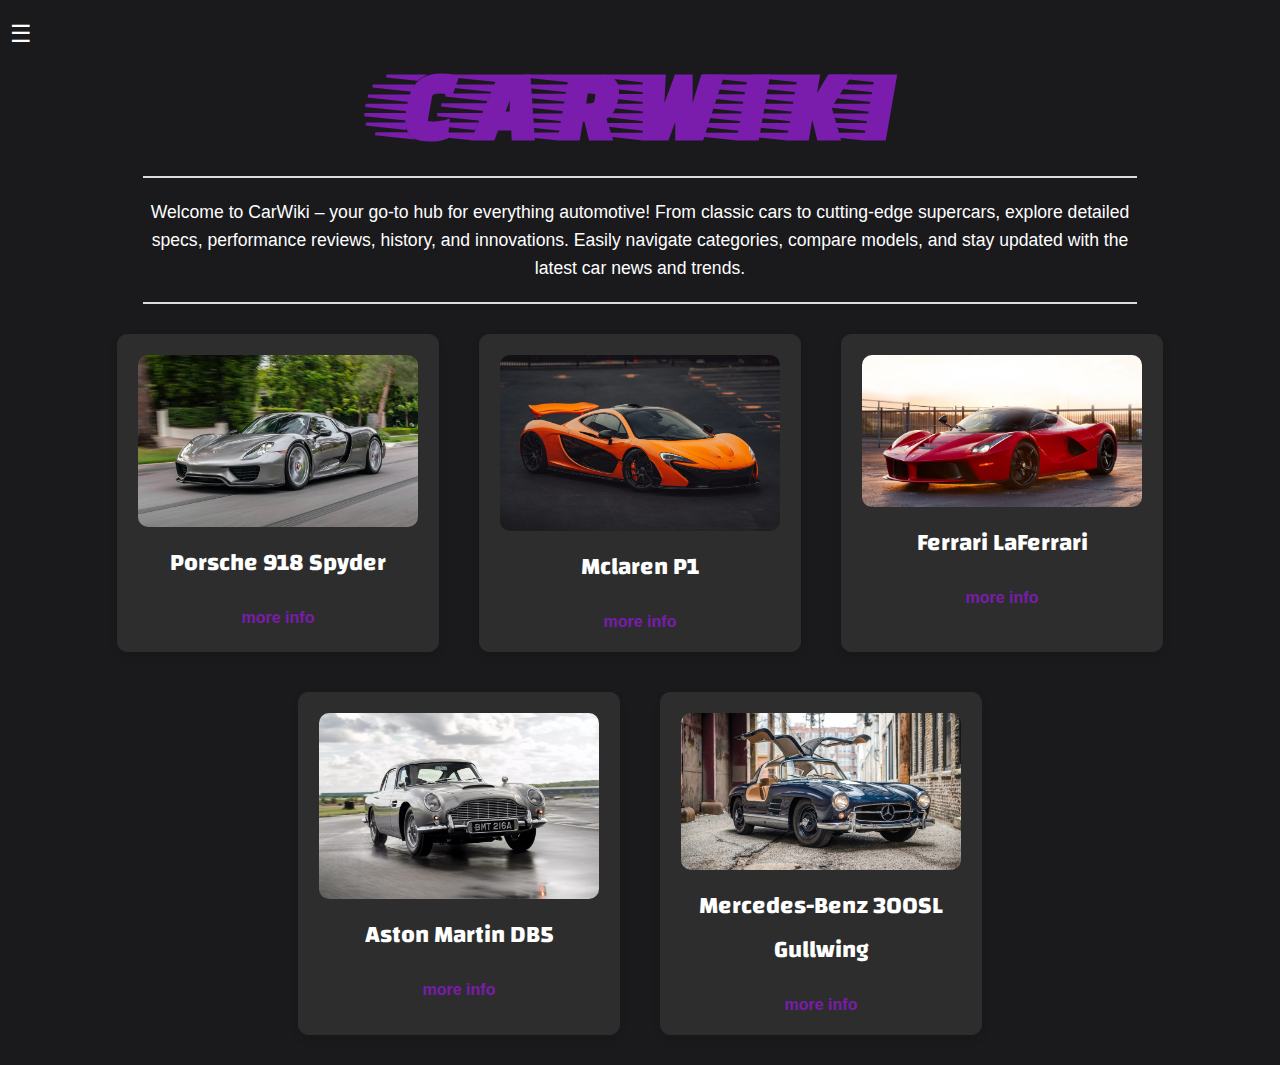
==== index.html @ f6ef45a0 "Add files via upload" ====
<!DOCTYPE html>
<html lang="en">
<head>
    <meta charset="UTF-8">
    <meta name="viewport" content="width=device-width, initial-scale=1.0">
    <title>CarWiki</title>
    <link rel="preconnect" href="https://fonts.googleapis.com">
    <link rel="preconnect" href="https://fonts.gstatic.com" crossorigin>
    <link href="https://fonts.googleapis.com/css2?family=Faster+One&family=Changa:wght@200..800&display=swap" rel="stylesheet">
    <link rel="icon" href="ico/favicon.ico" type="image/x-icon">
    
    <style>
        #carwiki {
            text-transform: uppercase;
            font-size: 100px;
            color: #7A1CAC;
            
        }
        .intro {
            color: white;
            margin: 10px 120px 20px;

        }
        body {
            font-family: Arial, sans-serif;
            margin: 0;
            padding: 0;
            height: 100vh;
            display: flex;
            flex-direction: column;
            background-color: #1A1A1D; 
        }

        /* Sidebar styles */
        .sidebar {
            width: 0px;
            height: 100vh;
            background-color: #2d2d2d; /* Dark sidebar */
            color: #fff;
            position: absolute;
            top: 0;
            left: 0;
            overflow-x: hidden;
            padding-top: 20px;
            transition: width 0.5s;
        }

        .sidebar a {
            display: block;
            color: #fff;
            padding: 15px;
            text-decoration: none;
            transition: background 0.5s;
            border-bottom: 1px solid #444;
        }

        .sidebar a:hover {
            background-color: #444; /* Slightly lighter on hover */
        }

        /* Toggle checkbox */
        #toggleSidebar {
            opacity: 0;
            pointer-events: none;
        }

        .toggle-btn {
            position: absolute;
            top: 10px;
            left: 0px;
            font-size: 24px;
            background: #1A1A1D;
            color: white;
            padding: 10px;
            cursor: pointer;
            transition: left 0.5s;
        }

        #toggleSidebar:not(:checked) ~ .sidebar {
            width: 250px;
        }

        #toggleSidebar:not(:checked) ~ .toggle-btn {
            left: 250px;
        }

        /* Content area */
        .content {
            margin-left: 0;
            padding: 20px;
            text-align: center;
            transition: margin-left 0.3s ease-in-out;
            color: #333; /* Dark text for readability */  
        }

        #toggleSidebar:not(:checked) ~ .content {
            margin-left: 250px;
        }

        /* Header */
        h1 {
            font-family: 'Faster One', cursive;
            font-size: 3em;
            margin: 10px 0;
            color: #222; /* Darker header text */
        }

        hr {
            width: 80%;
            margin: 20px auto;
            border: 1px solid #ddd;
        }

        /* Car information boxes */
        .car-boxes {
            display: flex;
            flex-wrap: wrap;
            justify-content: center;
            gap: 20px;
            margin-top: 20px;
        }

        .car-box {
            width: 280px;
            padding: 20px;
            margin: 10px;
            border: 1px solid #2d2d2d;
            border-radius: 10px;
            background-color: #2d2d2d;
            box-shadow: 0 4px 8px rgba(0, 0, 0, 0.1);
            transition: transform 0.3s ease, box-shadow 0.3s ease;
            text-align: center;
        }

        /* Hover effect for boxes */
        .car-box:hover {
            transform: scale(1.05);
            box-shadow: 1px 1px 12px  #AD49E1;
            transition: transform 0.3s ease, box-shadow 0.3s ease;
        }

        /* Image styling */
        img {
            max-width: 100%;
            height: auto;
            border-radius: 10px;
        }

        /* Car name styling */
        .carname {
            font-family: 'Changa', sans-serif;
            font-size: 1.5em;
            margin-top: 10px;
            color: white; 
        }

       
        p {
            font-size: 1.1em;
            color: #666;
            line-height: 1.6;
        }

        a {
            text-decoration: none;
            color: #7A1CAC; 
            font-weight: bold;
        }

        a:hover {
            color: #AD49E1; 
        }

    </style>
</head>
<body>

    <input type="checkbox" id="toggleSidebar" checked>

    <!-- Sidebar -->
    <div class="sidebar">
        <a href="./index.html">🏠︎ Home</a>
        <a href="#services">⚙︎ Services</a>
        <a href="./profile.html">ⓘ About Developer</a>
        <a href="#contact">✆ Contact</a>
    </div>

    <!-- Toggle Button -->
    <label for="toggleSidebar" class="toggle-btn">☰</label>

    <div class="content">
        <!-- Website name -->
        <h1 draggable="true" id="carwiki">CarWiki</h1>
        <hr>
        <p class="intro">
            Welcome to CarWiki – your go-to hub for everything automotive! From classic cars to cutting-edge supercars, explore detailed specs, performance reviews, history, and innovations. Easily navigate categories, compare models, and stay updated with the latest car news and trends.
        </p>
        <hr>

        <!-- List of cars with hover animations -->
        <div class="car-boxes">
            <div class="car-box">
                <img src="./images/Porsche.jpg" alt="Porsche 918 Spyder">
                <h3 class="carname">Porsche 918 Spyder</h3>
                <a href="./Porsche 918 Spyder.html">more info</a>
            </div>

            <div class="car-box">
                <img src="./images/Mclaren.jpg" alt="Mclaren P1">
                <h3 class="carname">Mclaren P1</h3>
                <a href="./Mclaren P1.html">more info</a>
            </div>

            <div class="car-box">
                <img src="./images/Ferrari.jpg" alt="Ferrari LaFerrari">
                <h3 class="carname">Ferrari LaFerrari</h3>
                <a href="./Ferrari LaFerrari.html">more info</a>
            </div>

            <div class="car-box">
                <img src="./images/Aston Martin.jpg" alt="Aston Martin DB5">
                <h3 class="carname">Aston Martin DB5</h3>
                <a href="./Aston Martin DB5.html">more info</a>
            </div>

            <div class="car-box">
                <img src="./images/Mercedes.jpg" alt="Mercedes-Benz 300SL Gullwing">
                <h3 class="carname">Mercedes-Benz 300SL Gullwing</h3>
                <a href="./Mercedes-Benz 300SL Gullwing.html">more info</a>
            </div>
        </div>
    </div>

</body>
</html>
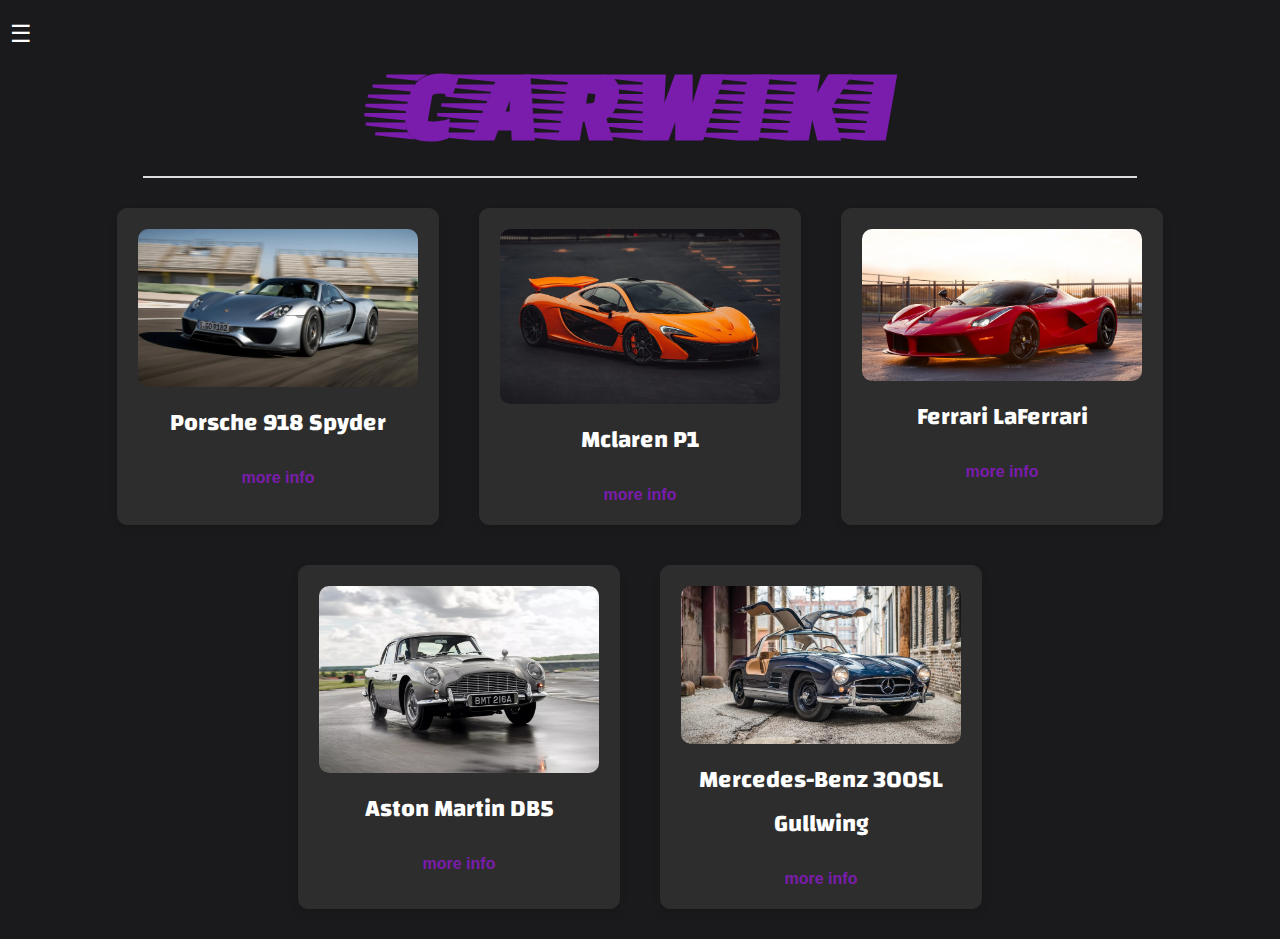
==== commit a71eef39: "Add files via upload" ====
--- a/index.html
+++ b/index.html
@@ -7,7 +7,7 @@
     <link rel="preconnect" href="https://fonts.googleapis.com">
     <link rel="preconnect" href="https://fonts.gstatic.com" crossorigin>
     <link href="https://fonts.googleapis.com/css2?family=Faster+One&family=Changa:wght@200..800&display=swap" rel="stylesheet">
-    <link rel="icon" href="ico/favicon.ico" type="image/x-icon">
+    <link rel="icon" href="ico/carwiki.png" type="image/x-icon">
     
     <style>
         #carwiki {
@@ -31,11 +31,10 @@
             background-color: #1A1A1D; 
         }
 
-        /* Sidebar styles */
         .sidebar {
             width: 0px;
             height: 100vh;
-            background-color: #2d2d2d; /* Dark sidebar */
+            background-color: #2d2d2d;
             color: #fff;
             position: absolute;
             top: 0;
@@ -55,10 +54,9 @@
         }
 
         .sidebar a:hover {
-            background-color: #444; /* Slightly lighter on hover */
-        }
-
-        /* Toggle checkbox */
+            background-color: #444;
+        }
+
         #toggleSidebar {
             opacity: 0;
             pointer-events: none;
@@ -179,10 +177,10 @@
 
     <!-- Sidebar -->
     <div class="sidebar">
-        <a href="./index.html">🏠︎ Home</a>
-        <a href="#services">⚙︎ Services</a>
-        <a href="./profile.html">ⓘ About Developer</a>
-        <a href="#contact">✆ Contact</a>
+        <a href="index.html">Home</a>
+        <a href="coming soon.html">About</a>
+        <a href="profile.html">Portfolio</a>
+        <a href="coming soon.html">Contact</a>
     </div>
 
     <!-- Toggle Button -->
@@ -192,12 +190,9 @@
         <!-- Website name -->
         <h1 draggable="true" id="carwiki">CarWiki</h1>
         <hr>
-        <p class="intro">
-            Welcome to CarWiki – your go-to hub for everything automotive! From classic cars to cutting-edge supercars, explore detailed specs, performance reviews, history, and innovations. Easily navigate categories, compare models, and stay updated with the latest car news and trends.
-        </p>
-        <hr>
-
-        <!-- List of cars with hover animations -->
+       
+
+        <!-- List of cars -->
         <div class="car-boxes">
             <div class="car-box">
                 <img src="./images/Porsche.jpg" alt="Porsche 918 Spyder">
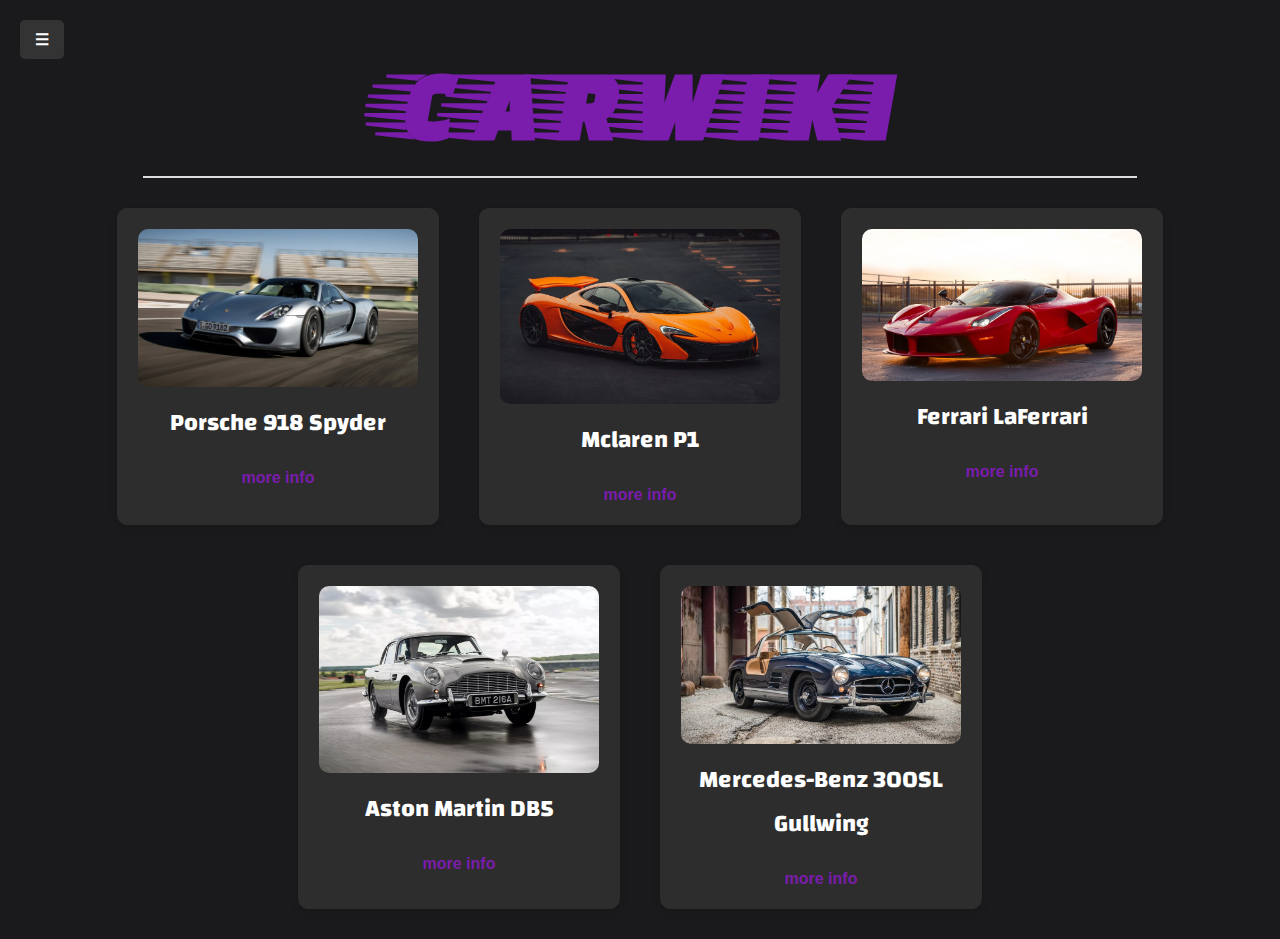
==== commit 0c47aa22: "Add files via upload" ====
--- a/index.html
+++ b/index.html
@@ -7,7 +7,7 @@
     <link rel="preconnect" href="https://fonts.googleapis.com">
     <link rel="preconnect" href="https://fonts.gstatic.com" crossorigin>
     <link href="https://fonts.googleapis.com/css2?family=Faster+One&family=Changa:wght@200..800&display=swap" rel="stylesheet">
-    <link rel="icon" href="ico/carwiki.png" type="image/x-icon">
+    <link rel="icon" href="ico/carwiki.png" type="image/png">
     
     <style>
         #carwiki {
@@ -50,10 +50,11 @@
             padding: 15px;
             text-decoration: none;
             transition: background 0.5s;
-            border-bottom: 1px solid #444;
+            border-bottom: 1px solid #848484;
         }
 
         .sidebar a:hover {
+            color:#AD49E1;
             background-color: #444;
         }
 
@@ -64,14 +65,19 @@
 
         .toggle-btn {
             position: absolute;
-            top: 10px;
-            left: 0px;
-            font-size: 24px;
-            background: #1A1A1D;
+            top: 20px;
+            left: 20px;
+            z-index: 10; 
+            text-decoration: none;
             color: white;
-            padding: 10px;
-            cursor: pointer;
+            background-color: #333;
+            padding: 10px 15px;
+            border-radius: 5px;
+            font-weight: bold;
             transition: left 0.5s;
+        }
+        .toggle-btn:hover {
+            background-color: #555;
         }
 
         #toggleSidebar:not(:checked) ~ .sidebar {
@@ -82,17 +88,16 @@
             left: 250px;
         }
 
+        #toggleSidebar:not(:checked) ~ .content {
+            margin-left: 250px;
+        }
         /* Content area */
         .content {
             margin-left: 0;
             padding: 20px;
             text-align: center;
-            transition: margin-left 0.3s ease-in-out;
-            color: #333; /* Dark text for readability */  
-        }
-
-        #toggleSidebar:not(:checked) ~ .content {
-            margin-left: 250px;
+            transition: margin-left 0.5s ease-in-out;
+            color: #333; 
         }
 
         /* Header */
@@ -100,7 +105,7 @@
             font-family: 'Faster One', cursive;
             font-size: 3em;
             margin: 10px 0;
-            color: #222; /* Darker header text */
+            color: #222; 
         }
 
         hr {
@@ -137,7 +142,6 @@
             transition: transform 0.3s ease, box-shadow 0.3s ease;
         }
 
-        /* Image styling */
         img {
             max-width: 100%;
             height: auto;
@@ -165,8 +169,8 @@
             font-weight: bold;
         }
 
-        a:hover {
-            color: #AD49E1; 
+        .car-box a:hover {
+            color: #e8fb16; 
         }
 
     </style>
@@ -177,10 +181,10 @@
 
     <!-- Sidebar -->
     <div class="sidebar">
-        <a href="index.html">Home</a>
-        <a href="coming soon.html">About</a>
-        <a href="profile.html">Portfolio</a>
-        <a href="coming soon.html">Contact</a>
+        <a href="index.html">🏠︎ Home</a>
+        <a href="about.html">⚙︎ About</a>
+        <a href="profile.html">ⓘ Portfolio</a>
+        <a href="Contacts.html">✆ Contacts</a>
     </div>
 
     <!-- Toggle Button -->
